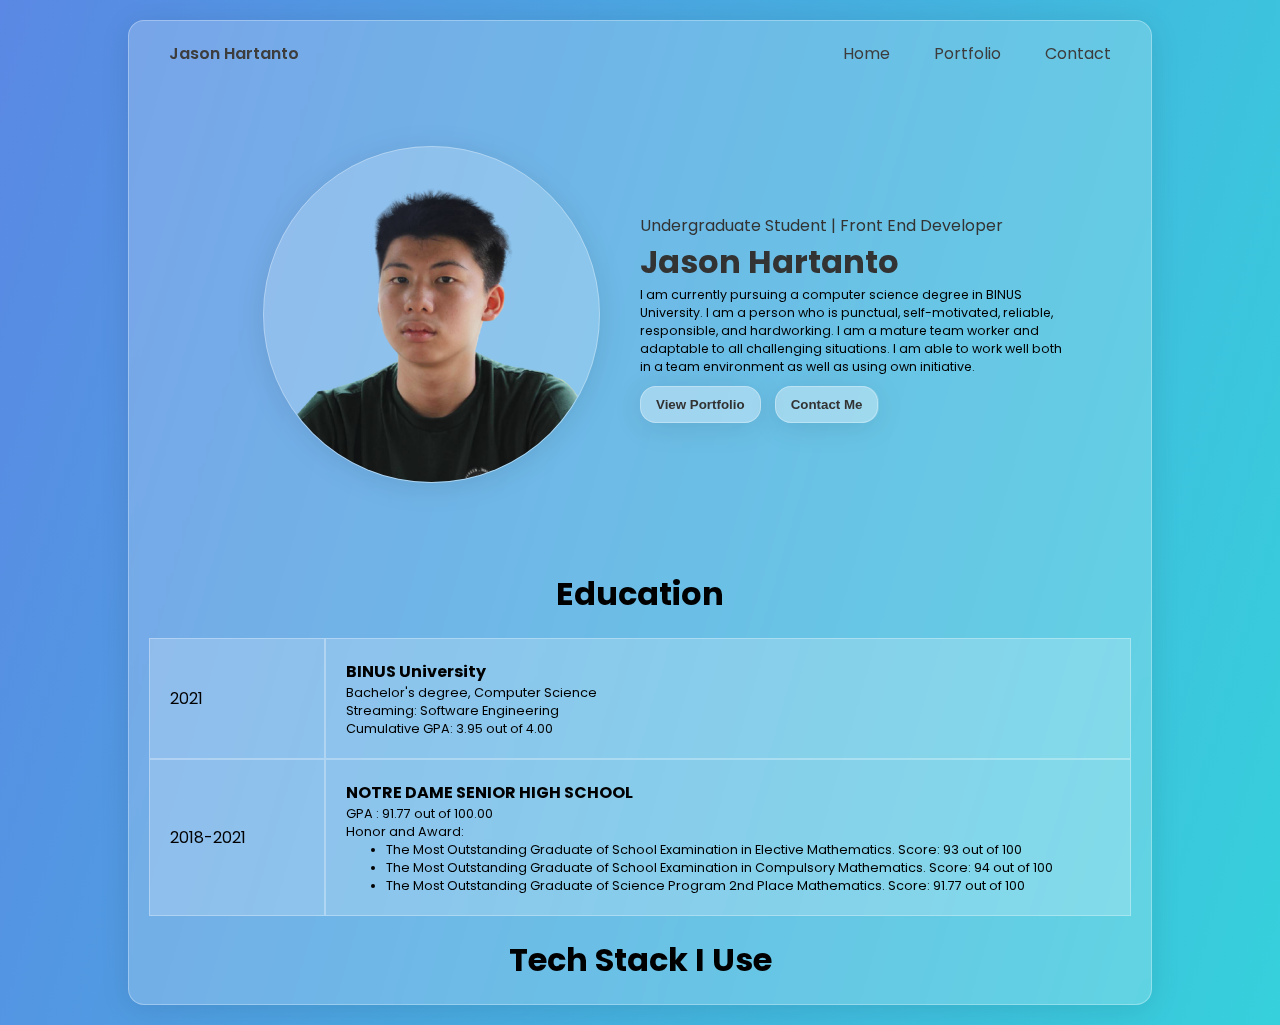
==== index.html @ 27cf257f "first commit" ====
<!DOCTYPE html>
<html lang="en">
  <head>
    <meta charset="UTF-8" />
    <meta http-equiv="X-UA-Compatible" content="IE=edge" />
    <meta name="viewport" content="width=device-width, initial-scale=1.0" />
    <title>Portfolio - Jason Hartanto</title>
    <link rel="stylesheet" href="style.css" />
  </head>
  <body>
    <div class="main-card">
      <!-- Navbar -->
      <div class="navbar">
        <div class="left-nav">
          <p>Jason Hartanto</p>
        </div>
        <div class="right-nav">
          <a href="">Home</a>
          <a href="">Portfolio</a>
          <a href="">Contact</a>
        </div>
      </div>
      <!-- End Navbar -->

      <!-- About Section -->
      <div class="about-section">
        <div class="profile-photo-container">
          <div class="profile-photo">
            <img src="./profile.png" alt="" />
          </div>
        </div>

        <div class="description">
          <p class="titled">Undergraduate Student | Front End Developer</p>
          <h3>Jason Hartanto</h3>
          <p class="description-text">
            I am currently pursuing a computer science degree in BINUS
            University. I am a person who is punctual, self-motivated, reliable,
            responsible, and hardworking. I am a mature team worker and
            adaptable to all challenging situations. I am able to work well both
            in a team environment as well as using own initiative.
          </p>
          <button class="portfolio-btn btn">View Portfolio</button>
          <button class="btn">Contact Me</button>
        </div>
      </div>
      <!-- End About Section -->

      <!-- Education Section -->
      <div class="education-container">
        <h1>Education</h1>
        <div class="education-table">
          <div class="grid-item d-flex"><p>2021</p></div>
          <div class="grid-item">
            <p class="education-title">BINUS University</p>
            <p class="desc-education">Bachelor's degree, Computer Science</p>
            <p class="desc-education">Streaming: Software Engineering</p>
            <p class="desc-education">Cumulative GPA: 3.95 out of 4.00</p>
          </div>
          <div class="grid-item d-flex"><p>2018-2021</p></div>
          <div class="grid-item">
            <p class="education-title">NOTRE DAME SENIOR HIGH SCHOOL</p>
            <p class="desc-education">GPA : 91.77 out of 100.00</p>
            <p class="desc-education">Honor and Award:</p>
            <ul>
              <li>
                The Most Outstanding Graduate of School Examination in Elective
                Mathematics. Score: 93 out of 100
              </li>
              <li>
                The Most Outstanding Graduate of School Examination in
                Compulsory Mathematics. Score: 94 out of 100
              </li>
              <li>
                The Most Outstanding Graduate of Science Program 2nd Place
                Mathematics. Score: 91.77 out of 100
              </li>
            </ul>
          </div>
        </div>
      </div>
      <!-- End Education Section -->

      <!-- Skills Section -->
      <div class="skills-container">
        <h1>Tech Stack I Use</h1>
      </div>
      <!-- End Skills Section -->
    </div>
  </body>
</html>
---- style.css ----
@import url("https://fonts.googleapis.com/css2?family=Poppins:ital,wght@0,100;0,200;0,300;0,400;0,500;0,600;0,700;0,800;0,900;1,100;1,200;1,300;1,400;1,500;1,600;1,700;1,800;1,900&display=swap");

* {
  margin: 0;

  box-sizing: border-box;
}

body {
  font-family: "Poppins", sans-serif;
  background: rgb(54, 208, 220);
  background: linear-gradient(
      286deg,
      rgba(54, 208, 220, 1) 0%,
      rgba(90, 136, 228, 1) 100%
    ),
    fixed;
}

.main-card {
  margin: 20px auto 20px auto;

  width: 80%;
  background: rgba(255, 255, 255, 0.2);
  border-radius: 16px;
  box-shadow: 0 4px 30px rgba(0, 0, 0, 0.1);
  backdrop-filter: blur(5px);

  border: 1px solid rgba(255, 255, 255, 0.3);
}

/* Navbar */
.navbar {
  display: flex;
  justify-content: space-between;
  padding: 20px 40px;
}

.navbar a {
  text-decoration: none;
  color: #3d3d3d;
  font-weight: 400;
}

.left-nav p {
  color: #3d3d3d;
  font-weight: 600;
}

.right-nav a:not(:last-child) {
  padding-right: 40px;
}
/* End Navbar */

/* About section */
.about-section {
  display: flex;
  padding: 60px 40px;
  justify-content: center;
  align-items: center;
}

.profile-photo-container {
  width: 50%;
}

.description {
  width: 50%;
  padding-right: 40px;
}

.titled {
  font-size: 1rem;
  color: #333333;
}

.description h3 {
  font-size: 2rem;
  color: #333333;
}

.description-text {
  font-size: 0.78rem;
}

.profile-photo img {
  width: 100%;
  border: 1px solid rgba(255, 255, 255, 0.3);
  border-radius: 50%;
  backdrop-filter: blur(5px);

  box-shadow: 0 4px 30px rgba(0, 0, 0, 0.1);
}

.profile-photo {
  max-width: 80%;
  /* margin: auto; */
  float: right;
  padding-right: 40px;
}

.btn {
  padding: 10px 15px;
  margin-top: 10px;
  background: rgba(255, 255, 255, 0.2);
  border-radius: 16px;
  box-shadow: 0 4px 30px rgba(0, 0, 0, 0.1);
  backdrop-filter: blur(5px);
  border: 1px solid rgba(255, 255, 255, 0.3);
  font-weight: 600;
  color: #333333;
}

.portfolio-btn {
  margin-right: 10px;
}

/* End About Section */

/* Education Section */

.education-container h1 {
  text-align: center;
  padding: 20px;
  font-size: 2rem;
}

.education-table {
  display: grid;
  grid-template-columns: auto auto;
  padding: 0px 20px;
}

.grid-item {
  /* box-shadow: 0 4px 30px rgba(0, 0, 0, 0.1); */
  backdrop-filter: blur(5px);
  border: 1px solid rgba(255, 255, 255, 0.3);
  padding: 20px;
}

.d-flex {
  display: flex;
  align-items: center;
}

.education-title {
  font-weight: 700;
}

.desc-education {
  font-size: 0.8rem;
}

.grid-item li {
  font-size: 0.8rem;
}
/* End Education Section */

/* Skills Section */
.skills-container h1 {
  text-align: center;
  padding: 20px;
  font-size: 2rem;
}
/* End Skills Section */
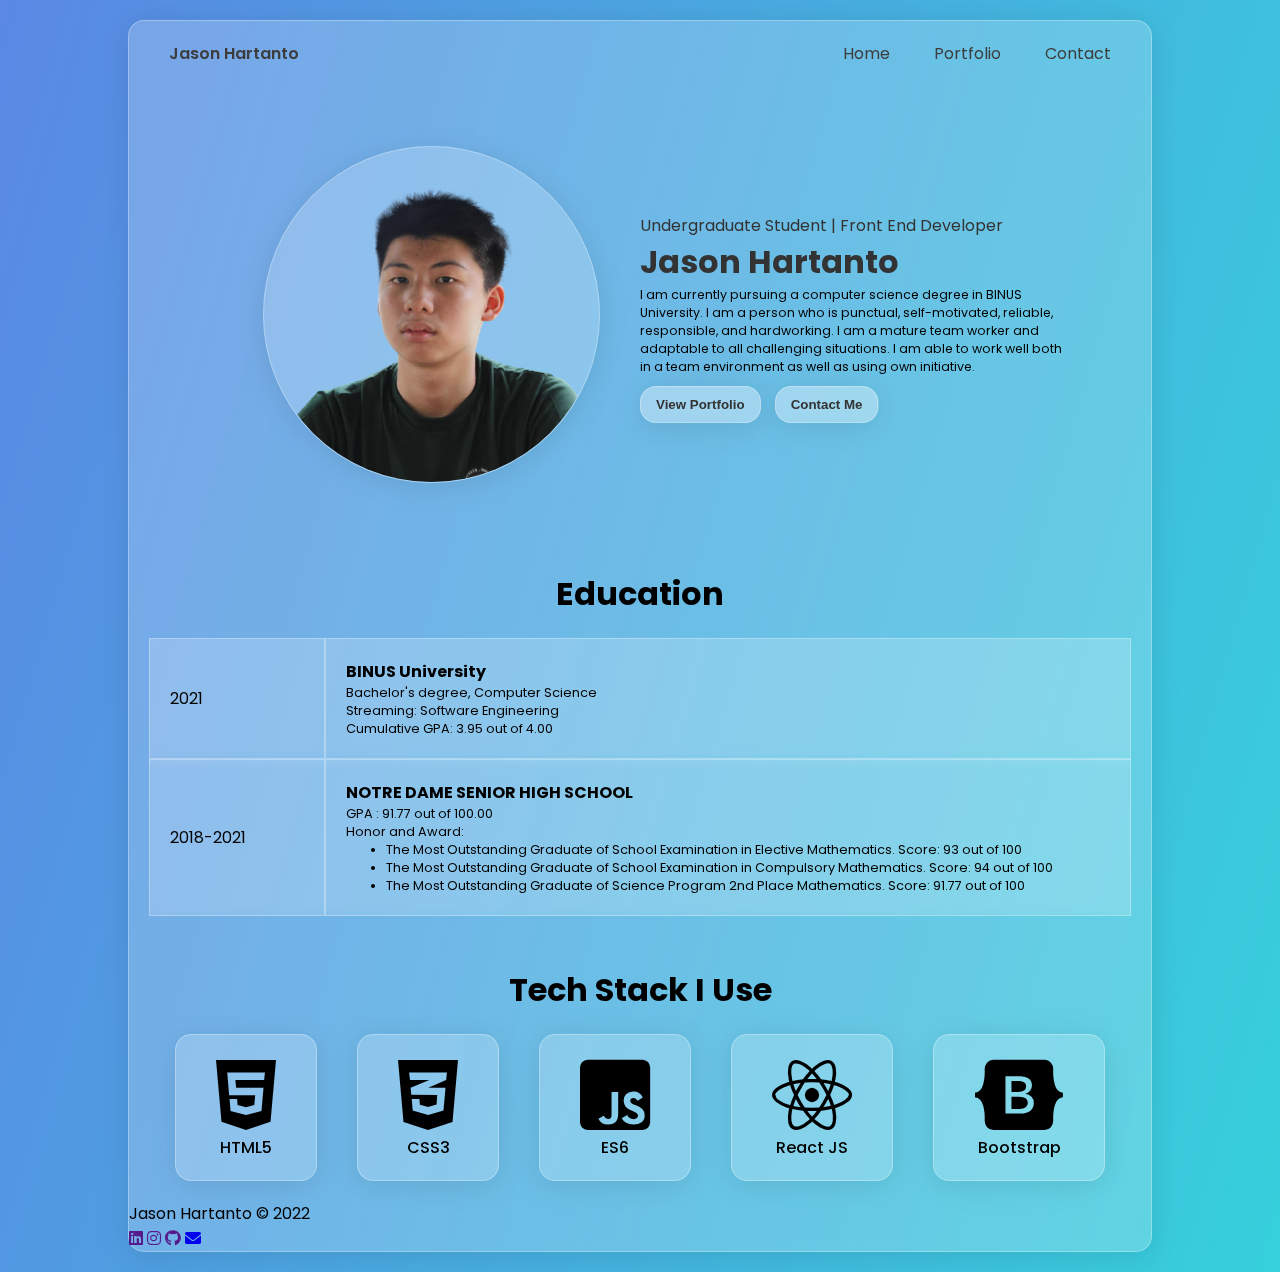
==== commit 2e12694c: "added tech section" ====
--- a/index.html
+++ b/index.html
@@ -6,6 +6,13 @@
     <meta name="viewport" content="width=device-width, initial-scale=1.0" />
     <title>Portfolio - Jason Hartanto</title>
     <link rel="stylesheet" href="style.css" />
+    <link
+      rel="stylesheet"
+      href="https://cdnjs.cloudflare.com/ajax/libs/font-awesome/6.0.0/css/all.min.css"
+      integrity="sha512-9usAa10IRO0HhonpyAIVpjrylPvoDwiPUiKdWk5t3PyolY1cOd4DSE0Ga+ri4AuTroPR5aQvXU9xC6qOPnzFeg=="
+      crossorigin="anonymous"
+      referrerpolicy="no-referrer"
+    />
   </head>
   <body>
     <div class="main-card">
@@ -84,8 +91,44 @@
       <!-- Skills Section -->
       <div class="skills-container">
         <h1>Tech Stack I Use</h1>
+        <div class="list-tech">
+          <div class="icon-stack">
+            <i class="fa-brands fa-html5"></i>
+            <p>HTML5</p>
+          </div>
+          <div class="icon-stack">
+            <i class="fa-brands fa-css3-alt"></i>
+            <p>CSS3</p>
+          </div>
+          <div class="icon-stack">
+            <i class="fa-brands fa-js-square"></i>
+            <p>ES6</p>
+          </div>
+          <div class="icon-stack">
+            <i class="fa-brands fa-react"></i>
+            <p>React JS</p>
+          </div>
+          <div class="icon-stack">
+            <i class="fa-brands fa-bootstrap"></i>
+            <p>Bootstrap</p>
+          </div>
+        </div>
       </div>
       <!-- End Skills Section -->
+
+      <!-- Footer Section -->
+      <div class="footer">
+        <p>Jason Hartanto &copy; 2022</p>
+        <div class="social-media">
+          <a href=""><i class="fa-brands fa-linkedin"></i></a>
+          <a href=""><i class="fa-brands fa-instagram"></i></a>
+          <a href=""><i class="fa-brands fa-github"></i></a>
+          <a href="mailto:jasonhartantoo14@gmail.com"
+            ><i class="fa-solid fa-envelope"></i
+          ></a>
+        </div>
+      </div>
+      <!-- End Footer -->
     </div>
   </body>
 </html>
--- a/style.css
+++ b/style.css
@@ -158,8 +158,37 @@
 
 /* Skills Section */
 .skills-container h1 {
+  margin-top: 30px;
   text-align: center;
-  padding: 20px;
+  padding: 20px 20px 0 20px;
   font-size: 2rem;
 }
+
+.list-tech {
+  display: flex;
+  justify-content: center;
+  align-items: center;
+}
+
+.list-tech {
+  font-size: 5rem;
+}
+
+.icon-stack {
+  box-shadow: 0 4px 30px rgba(0, 0, 0, 0.1);
+  backdrop-filter: blur(5px);
+  border: 1px solid rgba(255, 255, 255, 0.3);
+  padding: 20px 40px;
+  border-radius: 16px;
+  margin: 20px;
+
+  display: flex;
+  flex-direction: column;
+  align-items: center;
+}
+
+.icon-stack p {
+  font-size: 1rem;
+  font-weight: 500;
+}
 /* End Skills Section */
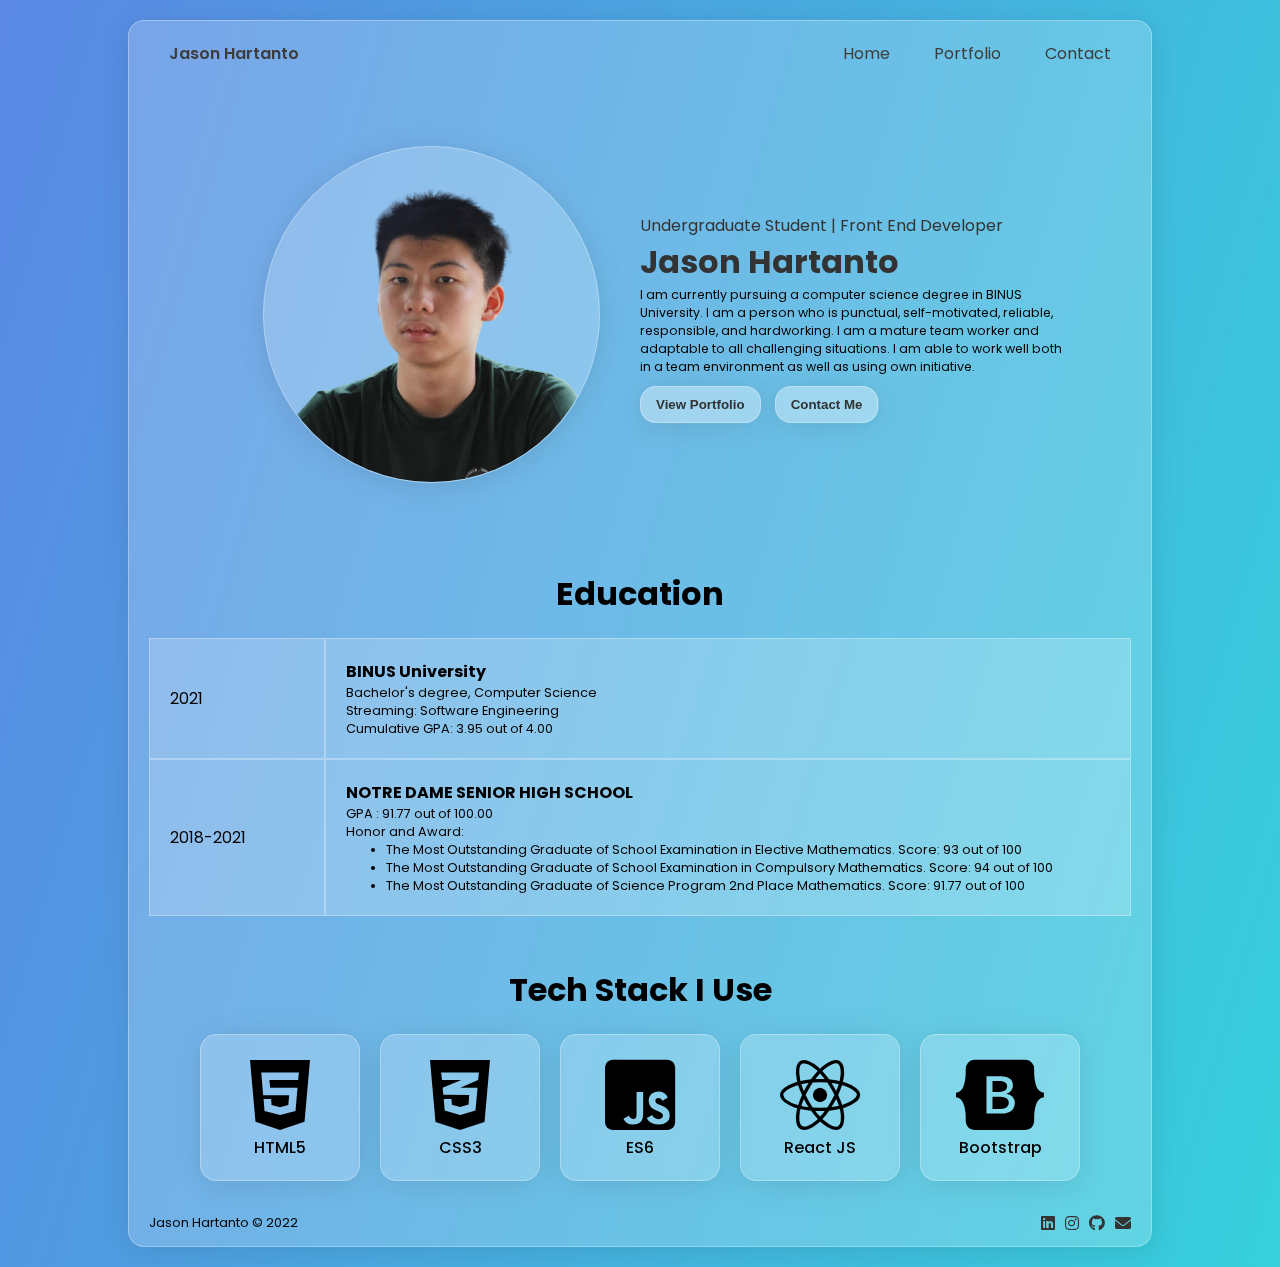
==== commit 731ee280: "add footer" ====
--- a/index.html
+++ b/index.html
@@ -120,9 +120,15 @@
       <div class="footer">
         <p>Jason Hartanto &copy; 2022</p>
         <div class="social-media">
-          <a href=""><i class="fa-brands fa-linkedin"></i></a>
-          <a href=""><i class="fa-brands fa-instagram"></i></a>
-          <a href=""><i class="fa-brands fa-github"></i></a>
+          <a href="https://www.linkedin.com/in/jason-hartanto/"
+            ><i class="fa-brands fa-linkedin"></i
+          ></a>
+          <a href="https://www.instagram.com/jasonhartantoo/"
+            ><i class="fa-brands fa-instagram"></i
+          ></a>
+          <a href="https://github.com/jasonh14"
+            ><i class="fa-brands fa-github"></i
+          ></a>
           <a href="mailto:jasonhartantoo14@gmail.com"
             ><i class="fa-solid fa-envelope"></i
           ></a>
--- a/style.css
+++ b/style.css
@@ -165,12 +165,14 @@
 }
 
 .list-tech {
-  display: flex;
+  margin-top: 20px;
+  display: grid;
+  grid-template-columns: repeat(auto-fill, 160px);
+  column-gap: 20px;
+  row-gap: 20px;
   justify-content: center;
   align-items: center;
-}
-
-.list-tech {
+  padding: 0 10px;
   font-size: 5rem;
 }
 
@@ -180,7 +182,7 @@
   border: 1px solid rgba(255, 255, 255, 0.3);
   padding: 20px 40px;
   border-radius: 16px;
-  margin: 20px;
+  /* margin: 20px; */
 
   display: flex;
   flex-direction: column;
@@ -192,3 +194,29 @@
   font-weight: 500;
 }
 /* End Skills Section */
+
+/* Footer section*/
+.footer {
+  display: flex;
+  justify-content: space-between;
+  padding: 10px 20px;
+  align-items: center;
+  margin-top: 20px;
+}
+
+.footer p {
+  font-size: 0.8rem;
+}
+.social-media {
+  display: flex;
+  align-items: center;
+}
+.social-media a {
+  text-decoration: none;
+  color: #333333;
+  font-size: 1rem;
+}
+
+.social-media a:not(:last-child) {
+  padding-right: 10px;
+}
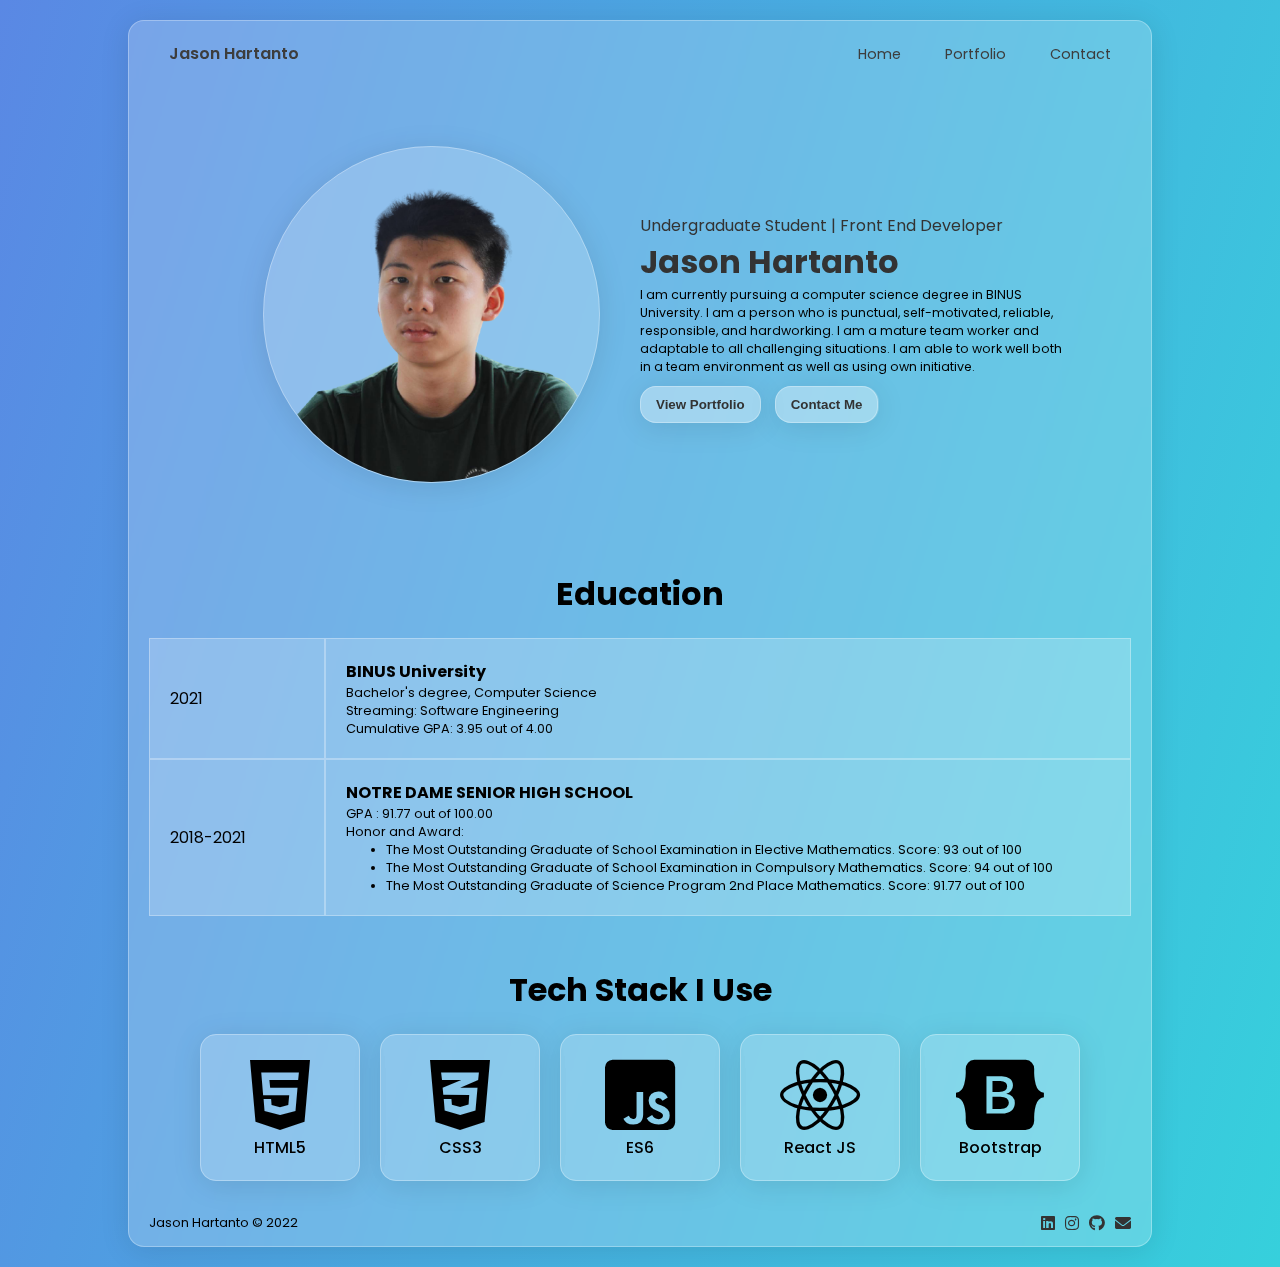
==== commit 86e79317: "created portfolio page" ====
--- a/index.html
+++ b/index.html
@@ -22,9 +22,9 @@
           <p>Jason Hartanto</p>
         </div>
         <div class="right-nav">
-          <a href="">Home</a>
-          <a href="">Portfolio</a>
-          <a href="">Contact</a>
+          <a href="./index.html">Home</a>
+          <a href="./portfolio.html">Portfolio</a>
+          <a href="./contact.html">Contact</a>
         </div>
       </div>
       <!-- End Navbar -->
--- a/style.css
+++ b/style.css
@@ -40,6 +40,7 @@
   text-decoration: none;
   color: #3d3d3d;
   font-weight: 400;
+  font-size: 0.9rem;
 }
 
 .left-nav p {
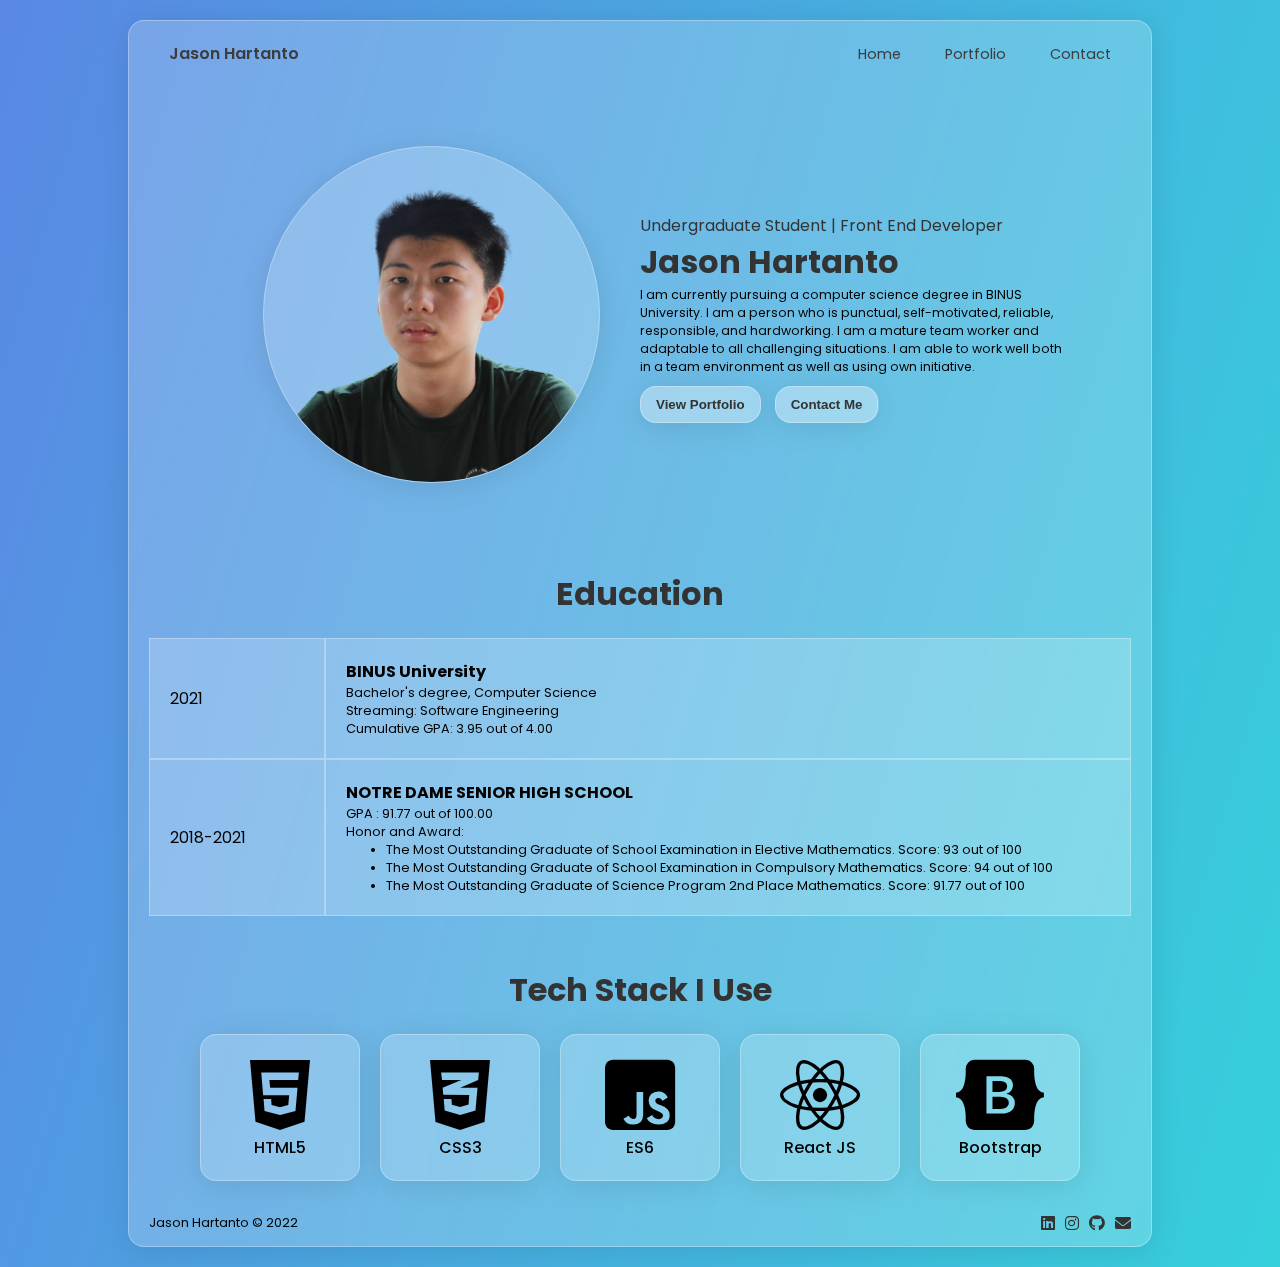
==== commit 0b68a506: "add responsive" ====
--- a/index.html
+++ b/index.html
@@ -26,8 +26,20 @@
           <a href="./portfolio.html">Portfolio</a>
           <a href="./contact.html">Contact</a>
         </div>
+
+        <div id="mobile-icon" class="hamburger-icon">
+          <i class="fa-solid fa-bars"></i>
+        </div>
       </div>
       <!-- End Navbar -->
+
+      <!-- Mobile Navbar -->
+      <div id="navbar-mobile" class="mobile-navbar d-none">
+        <a href="./index.html">Home</a>
+        <a href="./portfolio.html">Portfolio</a>
+        <a href="./contact.html">Contact</a>
+      </div>
+      <!-- End Mobile Nav -->
 
       <!-- About Section -->
       <div class="about-section">
@@ -136,5 +148,7 @@
       </div>
       <!-- End Footer -->
     </div>
+
+    <script src="btn.js"></script>
   </body>
 </html>
--- a/style.css
+++ b/style.css
@@ -124,6 +124,7 @@
   text-align: center;
   padding: 20px;
   font-size: 2rem;
+  color: #333333;
 }
 
 .education-table {
@@ -163,6 +164,7 @@
   text-align: center;
   padding: 20px 20px 0 20px;
   font-size: 2rem;
+  color: #333333;
 }
 
 .list-tech {
@@ -221,3 +223,225 @@
 .social-media a:not(:last-child) {
   padding-right: 10px;
 }
+
+/* Portfolio Page */
+.recent-work h1 {
+  margin: 20px;
+  text-align: center;
+  padding: 20px 20px 0 20px;
+  font-size: 2rem;
+  color: #333333;
+}
+
+.w-100 {
+  width: 100%;
+}
+
+.recent-work-container {
+  display: grid;
+  grid-template-columns: repeat(auto-fill, 280px);
+  column-gap: 20px;
+  row-gap: 20px;
+  justify-content: center;
+  align-items: center;
+  margin-top: 40px;
+  margin-bottom: 40px;
+}
+
+.recent-work-card {
+  box-shadow: 0 4px 30px rgba(0, 0, 0, 0.1);
+  backdrop-filter: blur(5px);
+  border: 1px solid rgba(255, 255, 255, 0.3);
+  padding: 50px 30px;
+  border-radius: 16px;
+}
+
+.recent-work-card img {
+  border-radius: 10px;
+}
+
+.work-title {
+  margin-top: 10px;
+  font-weight: 600;
+  font-size: 1rem;
+  color: #333333;
+}
+
+.work-desc {
+  font-size: 0.7rem;
+  color: #3d3d3d;
+}
+
+.btn {
+  cursor: pointer;
+}
+/* End Portfolio Page */
+
+/* Eventide Page */
+.eventide-page {
+  padding: 20px;
+}
+
+.eventide-img img {
+  border-radius: 25px;
+}
+
+.eventide-title {
+  font-size: 1.6rem;
+  font-weight: 600;
+  margin-top: 20px;
+  color: #252525;
+}
+
+.eventide-page p {
+  font-size: 0.8rem;
+  color: #333333;
+}
+
+.detail-project {
+  margin-top: 10px;
+}
+
+.detail-project a {
+  text-decoration: none;
+  color: #060458;
+}
+
+/* Contact Us Form */
+.form-container {
+  margin: 40px 100px;
+  box-shadow: 0 4px 30px rgba(0, 0, 0, 0.1);
+  backdrop-filter: blur(5px);
+  border: 1px solid rgba(255, 255, 255, 0.3);
+  padding: 20px 30px;
+  border-radius: 16px;
+}
+
+.form-container h1 {
+  text-align: center;
+  padding: 20px 20px 0 20px;
+  font-size: 2rem;
+  color: #333333;
+}
+
+.form-container label,
+input {
+  display: block;
+}
+
+.form-container input:not(:last-child) {
+  width: 100%;
+  border: 1px solid rgba(255, 255, 255, 0.3);
+  border-radius: 5px;
+  padding: 5px;
+  backdrop-filter: blur(5px);
+  background: rgba(255, 255, 255, 0.2);
+  margin-bottom: 10px;
+}
+
+.submit-btn {
+  border: 1px solid rgba(255, 255, 255, 0.3);
+  border-radius: 10px;
+  padding: 5px;
+  backdrop-filter: blur(5px);
+  background: rgba(255, 255, 255, 0.2);
+  padding: 10px 20px;
+  margin-top: 10px;
+  color: #333333;
+  font-weight: 600;
+  cursor: pointer;
+}
+
+.text-area {
+  resize: none;
+  width: 100%;
+  border: 1px solid rgba(255, 255, 255, 0.3);
+  border-radius: 5px;
+  padding: 5px;
+  backdrop-filter: blur(5px);
+  background: rgba(255, 255, 255, 0.2);
+}
+
+::placeholder {
+  color: #5e5e5e;
+  font-weight: 400;
+  font-family: "Poppins", sans-serif;
+}
+
+input:focus,
+textarea:focus {
+  outline: none;
+}
+
+.d-none {
+  display: none;
+}
+
+.hamburger-icon {
+  display: none;
+}
+
+/* Tab Media Query */
+@media only screen and (max-width: 768px) {
+  .about-section {
+    flex-direction: column;
+  }
+
+  .profile-photo-container {
+    width: 80%;
+  }
+
+  .profile-photo {
+    max-width: 100%;
+    padding: 20px;
+  }
+
+  .profile-photo img {
+    margin-left: auto;
+    margin-right: auto;
+    display: block;
+  }
+
+  .description {
+    width: 100%;
+    margin-top: 20px;
+  }
+}
+
+@media only screen and (max-width: 636px) {
+  .mobile-navbar {
+    padding: 5px 40px;
+  }
+  .mobile-navbar a {
+    padding-bottom: 10px;
+    display: block;
+    text-decoration: none;
+    color: #333333;
+    font-size: 0.9rem;
+  }
+
+  .right-nav {
+    display: none;
+  }
+
+  .hamburger-icon {
+    font-size: 1.2rem;
+  }
+
+  .hamburger-icon {
+    display: block;
+    cursor: pointer;
+  }
+
+  .form-container h1 {
+    font-size: 1.3rem;
+  }
+
+  .form-container {
+    margin: 20px;
+  }
+
+  .form-container label {
+    font-size: 0.9rem;
+  }
+}
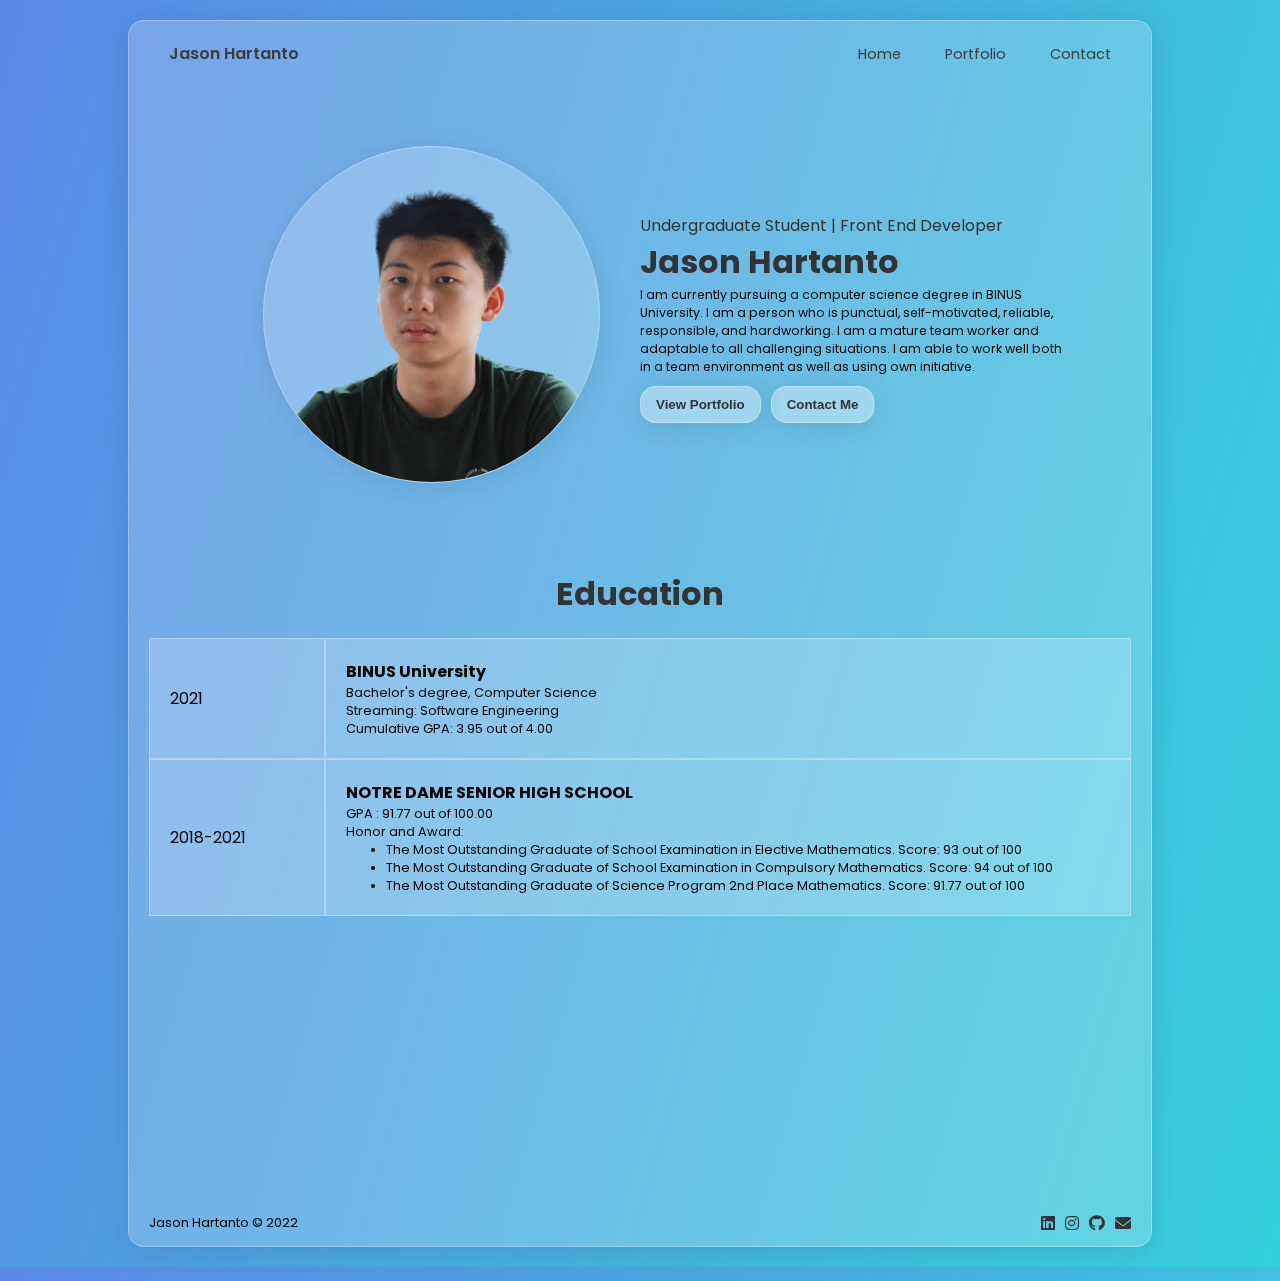
==== commit 7bdbab29: "final commit" ====
--- a/index.html
+++ b/index.html
@@ -13,6 +13,7 @@
       crossorigin="anonymous"
       referrerpolicy="no-referrer"
     />
+    <link rel="stylesheet" href="https://unpkg.com/aos@next/dist/aos.css" />
   </head>
   <body>
     <div class="main-card">
@@ -43,13 +44,17 @@
 
       <!-- About Section -->
       <div class="about-section">
-        <div class="profile-photo-container">
+        <div
+          data-aos="fade-right"
+          data-aos-duration="2000"
+          class="profile-photo-container"
+        >
           <div class="profile-photo">
             <img src="./profile.png" alt="" />
           </div>
         </div>
 
-        <div class="description">
+        <div data-aos="fade-left" data-aos-duration="2000" class="description">
           <p class="titled">Undergraduate Student | Front End Developer</p>
           <h3>Jason Hartanto</h3>
           <p class="description-text">
@@ -59,16 +64,23 @@
             adaptable to all challenging situations. I am able to work well both
             in a team environment as well as using own initiative.
           </p>
-          <button class="portfolio-btn btn">View Portfolio</button>
-          <button class="btn">Contact Me</button>
+
+          <div class="btn-container">
+            <button class="portfolio-btn btn">View Portfolio</button>
+            <button class="btn">Contact Me</button>
+          </div>
         </div>
       </div>
       <!-- End About Section -->
 
       <!-- Education Section -->
       <div class="education-container">
-        <h1>Education</h1>
-        <div class="education-table">
+        <h1 data-aos="fade-left" data-aos-duration="2000">Education</h1>
+        <div
+          data-aos="fade-right"
+          data-aos-duration="2000"
+          class="education-table"
+        >
           <div class="grid-item d-flex"><p>2021</p></div>
           <div class="grid-item">
             <p class="education-title">BINUS University</p>
@@ -101,7 +113,7 @@
       <!-- End Education Section -->
 
       <!-- Skills Section -->
-      <div class="skills-container">
+      <div data-aos="fade-up" data-aos-duration="2000" class="skills-container">
         <h1>Tech Stack I Use</h1>
         <div class="list-tech">
           <div class="icon-stack">
@@ -150,5 +162,9 @@
     </div>
 
     <script src="btn.js"></script>
+    <script src="https://unpkg.com/aos@next/dist/aos.js"></script>
+    <script>
+      AOS.init();
+    </script>
   </body>
 </html>
--- a/style.css
+++ b/style.css
@@ -170,7 +170,7 @@
 .list-tech {
   margin-top: 20px;
   display: grid;
-  grid-template-columns: repeat(auto-fill, 160px);
+  grid-template-columns: repeat(auto-fill, 180px);
   column-gap: 20px;
   row-gap: 20px;
   justify-content: center;
@@ -381,6 +381,10 @@
   display: none;
 }
 
+.btn-container {
+  display: flex;
+}
+
 /* Tab Media Query */
 @media only screen and (max-width: 768px) {
   .about-section {
@@ -445,3 +449,24 @@
     font-size: 0.9rem;
   }
 }
+
+@media only screen and (max-width: 426px) {
+  .profile-photo-container {
+    width: 100%;
+  }
+
+  .description h3 {
+    font-size: 1.5rem;
+  }
+
+  .titled {
+    font-size: 0.8rem;
+  }
+
+  .description-text {
+    font-size: 0.8rem;
+  }
+  .btn {
+    font-size: 0.7rem;
+  }
+}
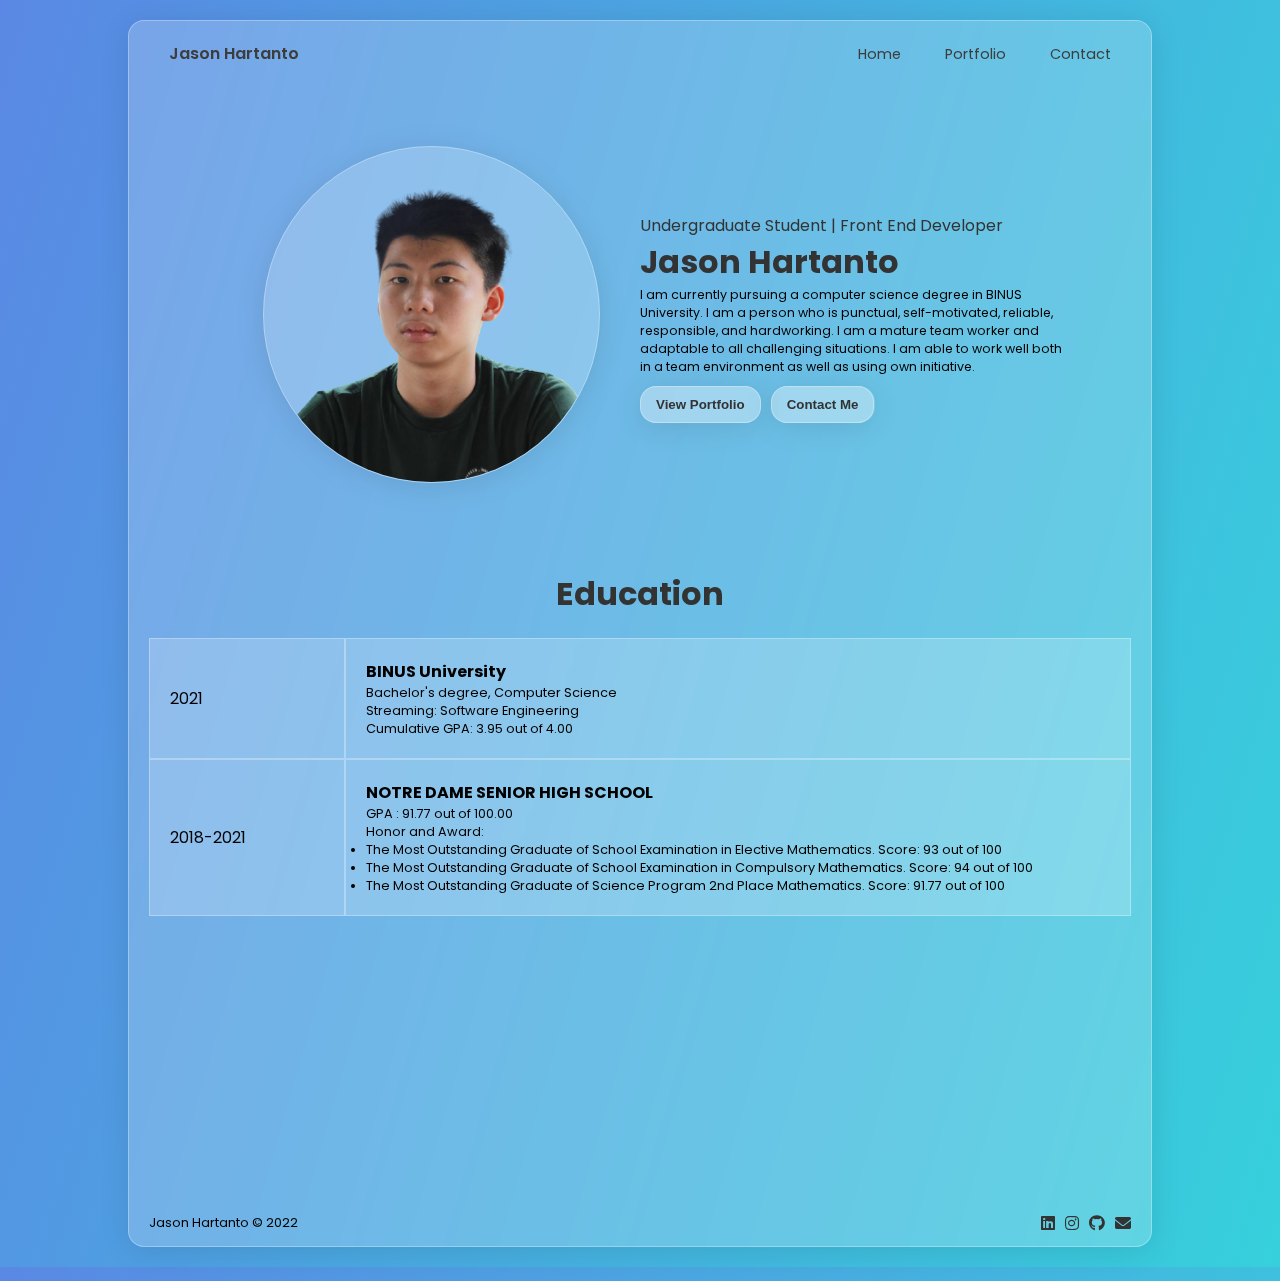
==== commit 1a2ffbc7: "final final" ====
--- a/index.html
+++ b/index.html
@@ -66,8 +66,10 @@
           </p>
 
           <div class="btn-container">
-            <button class="portfolio-btn btn">View Portfolio</button>
-            <button class="btn">Contact Me</button>
+            <a href="./portfolio.html">
+              <button class="portfolio-btn btn">View Portfolio</button></a
+            >
+            <a href="./contact.html"><button class="btn">Contact Me</button></a>
           </div>
         </div>
       </div>
--- a/style.css
+++ b/style.css
@@ -2,7 +2,7 @@
 
 * {
   margin: 0;
-
+  padding: 0;
   box-sizing: border-box;
 }
 
@@ -451,20 +451,23 @@
 }
 
 @media only screen and (max-width: 426px) {
+  .about-section {
+    padding: 10px 40px;
+  }
   .profile-photo-container {
     width: 100%;
   }
 
   .description h3 {
-    font-size: 1.5rem;
+    font-size: 1.3rem;
   }
 
   .titled {
-    font-size: 0.8rem;
+    font-size: 0.7rem;
   }
 
   .description-text {
-    font-size: 0.8rem;
+    font-size: 0.7rem;
   }
   .btn {
     font-size: 0.7rem;
